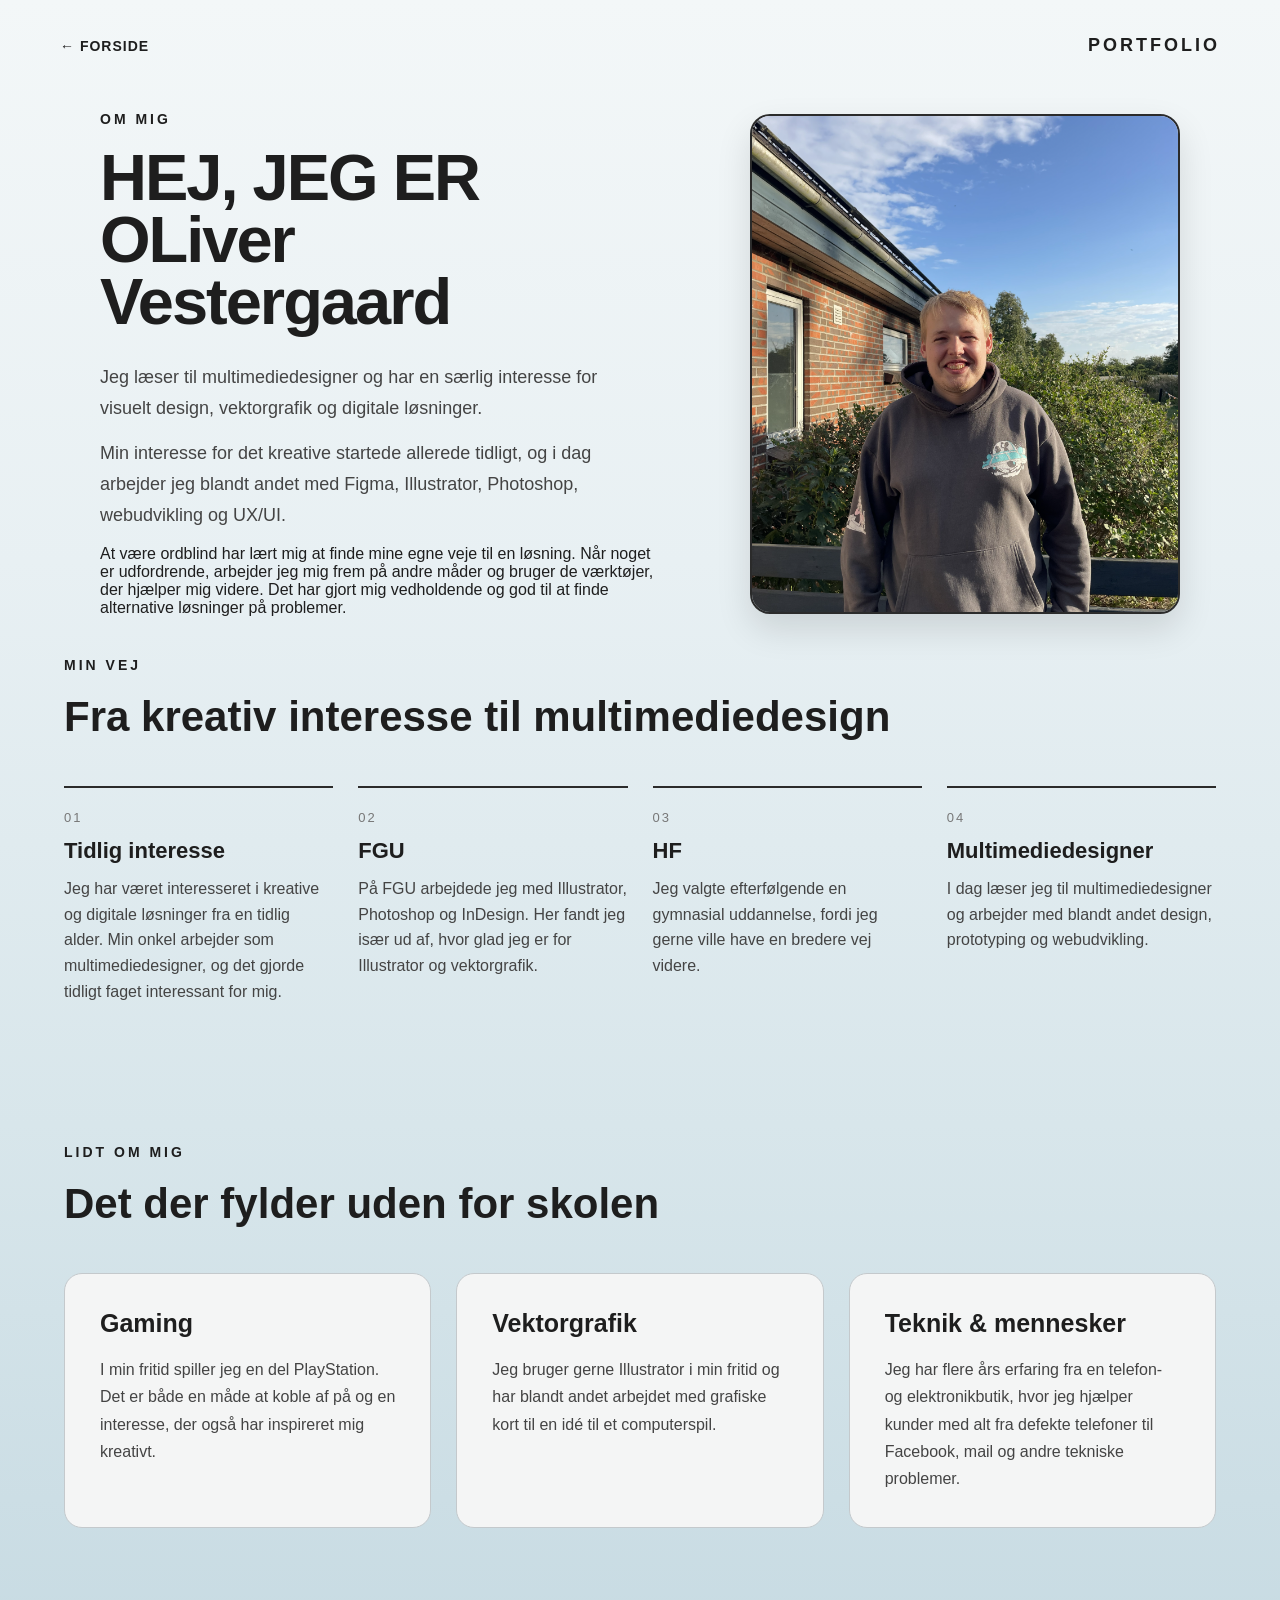
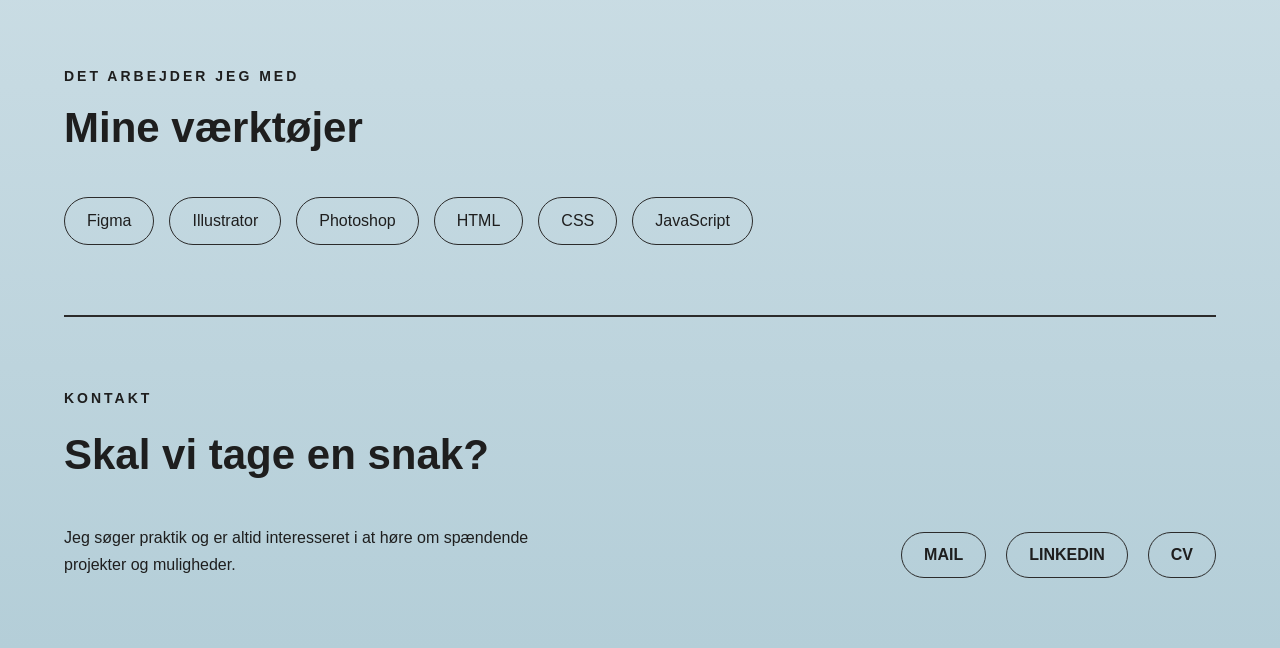
==== om.mig.html @ cbf67f29 "forside og om mig side" ====
<!DOCTYPE html>
<html lang="da">

<head>
    <meta charset="UTF-8">
    <meta name="viewport" content="width=device-width, initial-scale=1.0">

    <title>Om mig | Portfolio</title>

    <link rel="stylesheet" href="Css/style.css">
</head>

<body>

    <!-- NAVIGATION -->
    <nav class="navigation">

        <a href="index.html" class="tilbage">
            ← FORSIDE
        </a>

        <a href="index.html" class="logo">
            PORTFOLIO
        </a>

    </nav>


    <!-- OM MIG -->
    <main class="om-mig-side">

        <section class="om-mig-hero">


            <!-- TEKST -->
            <div class="om-mig-tekst">

                <p class="lille-overskrift">
                    OM MIG
                </p>

                <h1>
                    HEJ, JEG ER<br>
                    OLiver
                    Vestergaard
                </h1>

                <p class="intro">
                    Jeg læser til multimediedesigner og har en særlig
                    interesse for visuelt design, vektorgrafik og
                    digitale løsninger.
                </p>

                <p class="intro">
                    Min interesse for det kreative startede allerede
                    tidligt, og i dag arbejder jeg blandt andet med
                    Figma, Illustrator, Photoshop, webudvikling og UX/UI.
                </p>
<p>
        At være ordblind har lært mig at finde mine egne veje til en løsning.
        Når noget er udfordrende, arbejder jeg mig frem på andre måder og
        bruger de værktøjer, der hjælper mig videre. Det har gjort mig
        vedholdende og god til at finde alternative løsninger på problemer.
    </p>
</div>
            </div>


            <!-- BILLEDE -->
            <div class="om-mig-billede">
    <img src="images/images of me.png" alt="Billede af mig">
</div>


        </section>

    </main>

    <!-- MIN VEJ -->
<section class="min-vej">
    <p class="lille-overskrift">MIN VEJ</p>
    <h2>Fra kreativ interesse til multimediedesign</h2>

    <div class="tidslinje">

        <div class="tidslinje-punkt">
            <span>01</span>
            <h3>Tidlig interesse</h3>
            <p>
                Jeg har været interesseret i kreative og digitale løsninger
                fra en tidlig alder. Min onkel arbejder som multimediedesigner,
                og det gjorde tidligt faget interessant for mig.
            </p>
        </div>

        <div class="tidslinje-punkt">
            <span>02</span>
            <h3>FGU</h3>
            <p>
                På FGU arbejdede jeg med Illustrator, Photoshop og InDesign.
                Her fandt jeg især ud af, hvor glad jeg er for Illustrator
                og vektorgrafik.
            </p>
        </div>

        <div class="tidslinje-punkt">
            <span>03</span>
            <h3>HF</h3>
            <p>
                Jeg valgte efterfølgende en gymnasial uddannelse, fordi jeg
                gerne ville have en bredere vej videre.
            </p>
        </div>

        <div class="tidslinje-punkt">
            <span>04</span>
            <h3>Multimediedesigner</h3>
            <p>
                I dag læser jeg til multimediedesigner og arbejder med blandt
                andet design, prototyping og webudvikling.
            </p>
        </div>

    </div>
</section>


<!-- LIDT OM MIG -->
<section class="lidt-om-mig">

    <p class="lille-overskrift">LIDT OM MIG</p>
    <h2>Det der fylder uden for skolen</h2>

    <div class="om-mig-kort-grid">

       <div class="info-kort">
    <h3>Gaming</h3>
    <p>
        I min fritid spiller jeg en del PlayStation.
        Det er både en måde at koble af på og en interesse,
        der også har inspireret mig kreativt.
    </p>
</div>
        <article class="info-kort">
            <h3>Vektorgrafik</h3>
            <p>
                Jeg bruger gerne Illustrator i min fritid og har blandt andet
                arbejdet med grafiske kort til en idé til et computerspil.
            </p>
        </article>

        <article class="info-kort">
            <h3>Teknik & mennesker</h3>
            <p>
                Jeg har flere års erfaring fra en telefon- og elektronikbutik,
                hvor jeg hjælper kunder med alt fra defekte telefoner til
                Facebook, mail og andre tekniske problemer.
            </p>
        </article>

    </div>
</section>


<!-- DET ARBEJDER JEG MED -->
<section class="kompetencer">

    <p class="lille-overskrift">DET ARBEJDER JEG MED</p>
    <h2>Mine værktøjer</h2>

    <div class="kompetence-liste">
        <span>Figma</span>
        <span>Illustrator</span>
        <span>Photoshop</span>
        <span>HTML</span>
        <span>CSS</span>
        <span>JavaScript</span>
    </div>

</section>


<!-- KONTAKT -->
<section class="kontakt">

    <div>
        <p class="lille-overskrift">KONTAKT</p>
        <h2>Skal vi tage en snak?</h2>
        <p>
            Jeg søger praktik og er altid interesseret i at høre om spændende
            projekter og muligheder.
        </p>
    </div>

    <div class="kontakt-links">
      <a href="mailto:oliver.vestergaard2@gmail.com">MAIL</a>

        <a href="#" target="_blank">
            LINKEDIN
        </a>

        <a href="#" target="_blank">
            CV
        </a>
    </div>

</section>

</body>

</html>
---- Css/style.css ----
* {
    margin: 0;
    padding: 0;
    box-sizing: border-box;
}

body {
    background: linear-gradient(
        to bottom,
        #F3F7F8 0%,
        #E8F0F3 25%,
        #D8E6EB 50%,
        #C6DAE2 75%,
        #B4CED8 100%
    );

    font-family: Arial, Helvetica, sans-serif;
    color: #1e1e1e;
}

/* TOPPEN */

header {
    padding: 40px 60px 0;
}

header h1 {
    font-size: 42px;
    font-weight: bold;
}

header p {
    margin-top: 10px;
    font-size: 18px;
}


/* DE TO BILLEDER */

.forside {
    min-height: 65vh;

    display: flex;
    justify-content: center;
    align-items: center;

    gap: 170px;

    padding: 50px;
}


/* HVERT BILLEDE */

.forside-kort {
    display: block;

    width: 400px;
    height: 400px;

    overflow: hidden;

    text-decoration: none;

    border: 2px solid #2B2B2B;
    border-radius: 18px;

    transition: transform 0.3s ease,
                box-shadow 0.3s ease;
}

/* SELVE BILLEDERNE */

.forside-kort img {
    width: 100%;
    height: 100%;

    object-fit: cover;

    display: block;

    border-radius: 16px;
}


/* OM MIG - VIS MERE AF VENSTRE SIDE */

.forside-kort:hover {
    transform: translateY(-6px) scale(1.02);

    box-shadow: 0 14px 30px rgba(0, 0, 0, 0.18);
}

/* NÅR MUSEN ER OVER */

.forside-kort:hover {
    transform: scale(1.04);
}


/* MOBIL */

@media (max-width: 900px) {

    .forside {
        flex-direction: column;
        gap: 40px;
    }

    .forside-kort {
        width: 90vw;
        max-width: 400px;
        height: 400px;
    }
}
/* Gør kortet til udgangspunkt for teksten */
.forside-kort {
    position: relative;
}

/* Teksten oven på OM MIG-billedet */
.kort-tekst {
    position: absolute;
    top: 50%;
    left: 50%;

    transform: translate(-50%, -50%);

    width: 90%;
    text-align: center;

    color: white;
    z-index: 2;
}

/* OM MIG */
.kort-tekst h2 {
    margin: 0;

    font-family: Arial, Helvetica, sans-serif;
    font-size: 64px;
    font-weight: 800;

    color: white;
}

/* Teksten nedenunder */
.kort-tekst p {
    margin-top: 8px;

    font-size: 14px;
    font-weight: 400;

    color: white;
}

/* Den lille hvide streg */
.kort-tekst .linje {
    width: 50px;
    height: 2px;

    background-color: white;

    margin: 18px auto 0;
}

header h1 {
    font-size: 42px;
    font-weight: 700;
    letter-spacing: 4px;
}

header p {
    margin-top: 8px;
    font-size: 15px;
    letter-spacing: 2px;
    color: #555;
}

/* =========================
   OM MIG SIDE
========================= */


/* NAVIGATION */

.navigation {
    width: 100%;

    display: flex;
    justify-content: space-between;
    align-items: center;

    padding: 35px 60px;
}

.navigation a {
    color: #1e1e1e;
    text-decoration: none;
}

.tilbage {
    font-size: 14px;
    font-weight: 600;

    letter-spacing: 1px;
}

.logo {
    font-size: 18px;
    font-weight: 700;

    letter-spacing: 3px;
}


/* INDHOLD */

.om-mig-side {
    max-width: 1200px;
    margin: 0 auto;

    padding: 20px 60px 0;
}


/* HERO */
.om-mig-hero {
    display: flex;
    align-items: center;
    justify-content: space-between;

    gap: 90px;

    min-height: auto;
    margin-bottom: 20px;
}
/* VENSTRE SIDE */

.om-mig-tekst {
    flex: 1;
}

.lille-overskrift {
    font-size: 14px;
    font-weight: 600;

    letter-spacing: 3px;

    margin-bottom: 20px;
}

.om-mig-tekst h1 {
    font-size: 65px;

    line-height: 0.95;

    letter-spacing: -2px;

    margin-bottom: 30px;
}

.intro {
    max-width: 500px;

    font-size: 18px;
    line-height: 1.7;

    margin-bottom: 15px;

    color: #444;
}


/* HØJRE SIDE */

.om-mig-billede {
    width: 430px;
    height: 500px;

    border: 2px solid #2b2b2b;
    border-radius: 20px;

    overflow: hidden;

    box-shadow: 0 15px 35px rgba(0, 0, 0, 0.12);
}

.om-mig-billede img {
    width: 100%;
    height: 100%;

    object-fit: cover;

    display: block;
}


/* MOBIL */

@media (max-width: 900px) {

    .navigation {
        padding: 25px;
    }

    .om-mig-side {
        padding: 30px 25px;
    }

    .om-mig-hero {
        flex-direction: column;

        align-items: flex-start;

        gap: 40px;
    }

    .om-mig-tekst h1 {
        font-size: 48px;
    }

    .om-mig-billede {
        width: 100%;
        height: 450px;
    }
}

/* =========================
   MIN VEJ
========================= */

.min-vej,
.lidt-om-mig,
.kompetencer,
.kontakt {
    width: 90%;
    max-width: 1400px;

    margin: 0 auto;

    padding: 70px 0;
}

/* Min vej skal starte tidligere */
.min-vej {
    padding-top: 20px;
}
.min-vej h2,
.lidt-om-mig h2,
.kompetencer h2,
.kontakt h2 {
    font-size: 42px;
    margin-bottom: 45px;
}


/* TIDSLINJE */

.tidslinje {
    display: grid;
    grid-template-columns: repeat(4, 1fr);
    gap: 25px;
}

.tidslinje-punkt {
    border-top: 2px solid #2b2b2b;
    padding-top: 20px;
}

.tidslinje-punkt span {
    font-size: 13px;
    letter-spacing: 2px;
    color: #777;
}

.tidslinje-punkt h3 {
    margin: 12px 0;
    font-size: 22px;
}

.tidslinje-punkt p {
    line-height: 1.6;
    color: #444;
}


/* LIDT OM MIG */

.om-mig-kort-grid {
    display: grid;
    grid-template-columns: repeat(3, 1fr);
    gap: 25px;
}

.info-kort {
    background-color: #f4f5f5;

    border: 1px solid #c4c9cc;
    border-radius: 18px;

    padding: 35px;
    min-height: 220px;

    transition: transform 0.3s ease,
                box-shadow 0.3s ease;
}

.info-kort:hover {
    transform: translateY(-5px);

    box-shadow: 0 12px 25px rgba(0, 0, 0, 0.1);
}

.info-kort h3 {
    font-size: 25px;
    margin-bottom: 18px;
}

.info-kort p {
    line-height: 1.7;
    color: #444;
}


/* KOMPETENCER */

.kompetence-liste {
    display: flex;
    flex-wrap: wrap;

    gap: 15px;
}

.kompetence-liste span {
    padding: 14px 22px;

    border: 1px solid #2b2b2b;
    border-radius: 100px;

    font-size: 16px;
}


/* KONTAKT */

.kontakt {
    display: flex;
    justify-content: space-between;
    align-items: flex-end;

    gap: 60px;

    border-top: 2px solid #2b2b2b;
}

.kontakt p {
    max-width: 500px;
    line-height: 1.7;
}

.kontakt-links {
    display: flex;
    gap: 20px;
}

.kontakt-links a {
    color: #1e1e1e;

    text-decoration: none;

    border: 1px solid #2b2b2b;
    border-radius: 100px;

    padding: 13px 22px;

    font-weight: 600;

    transition: 0.3s ease;
}

.kontakt-links a:hover {
    background-color: #1e1e1e;
    color: #ede6da;
}


/* MOBIL */

@media (max-width: 900px) {

    .tidslinje {
        grid-template-columns: 1fr;
    }

    .om-mig-kort-grid {
        grid-template-columns: 1fr;
    }

    .kontakt {
        flex-direction: column;
        align-items: flex-start;
    }

    .kontakt-links {
        flex-wrap: wrap;
    }
}
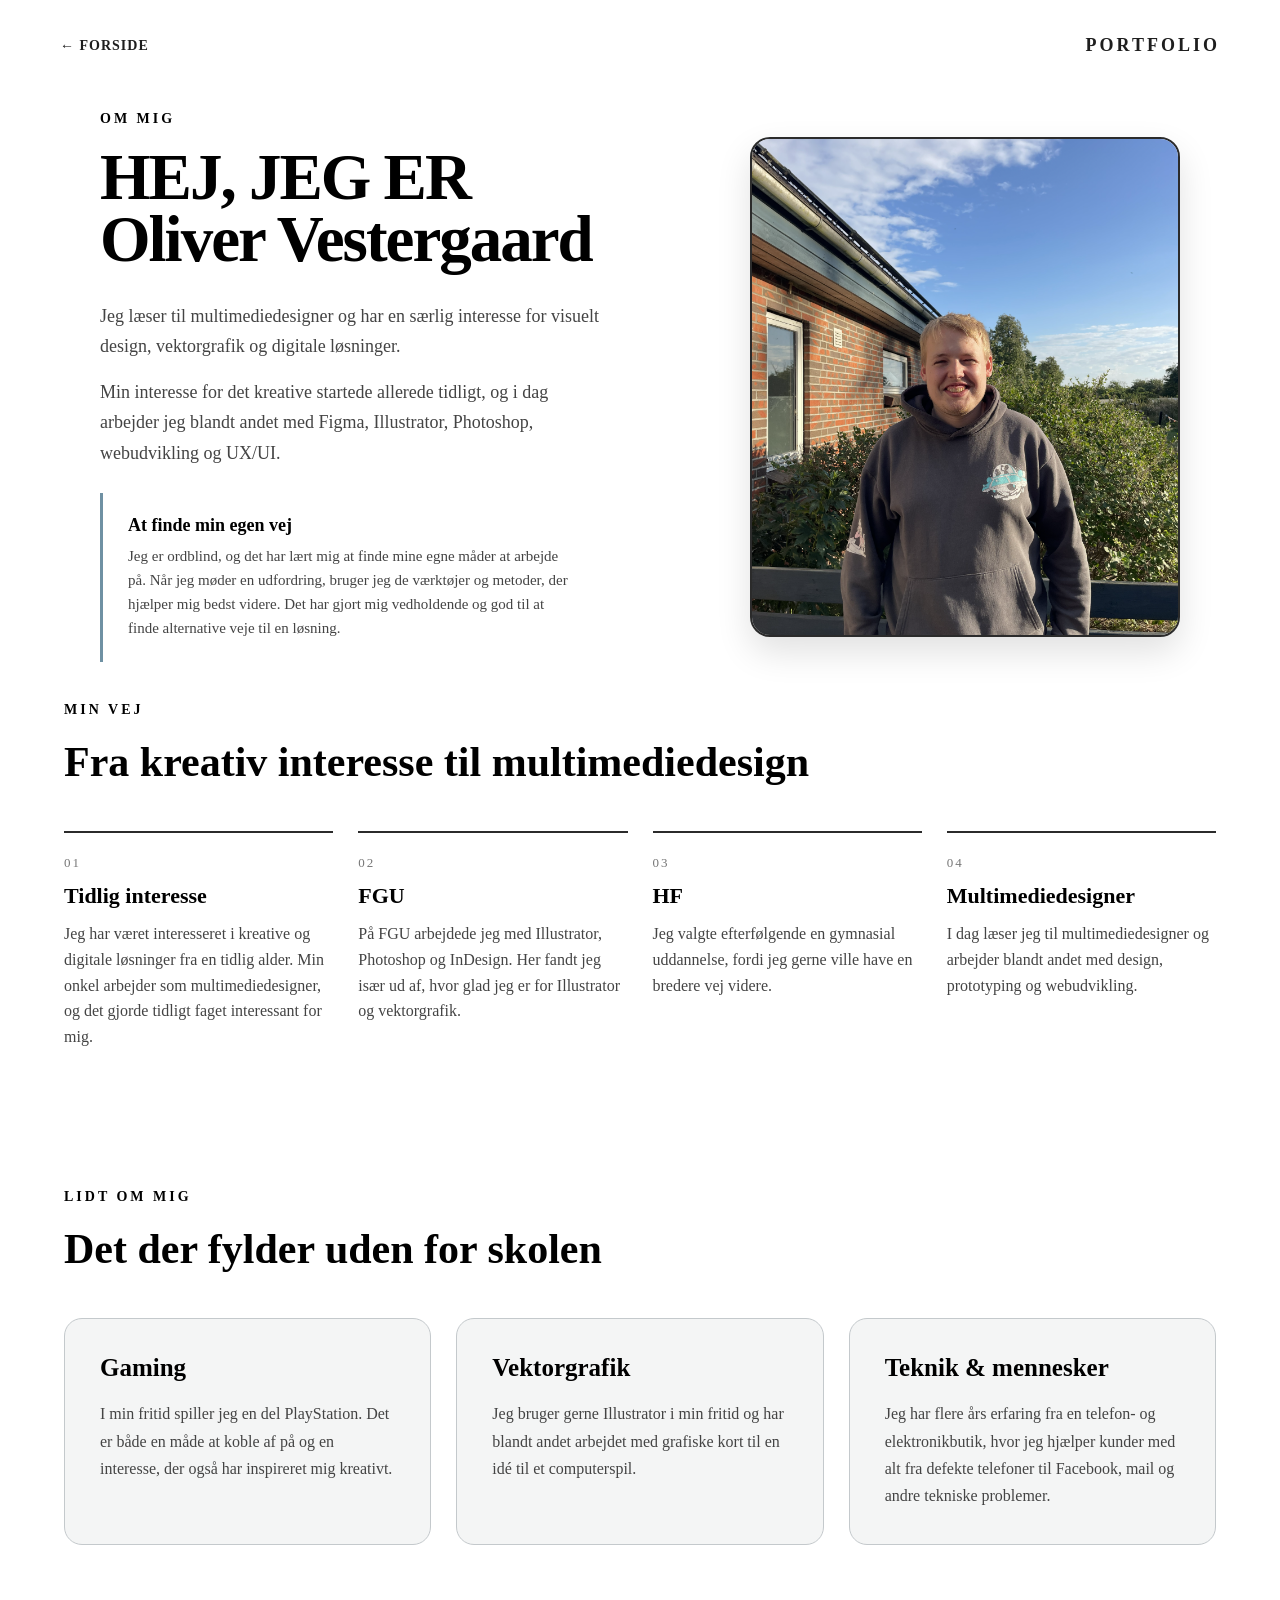
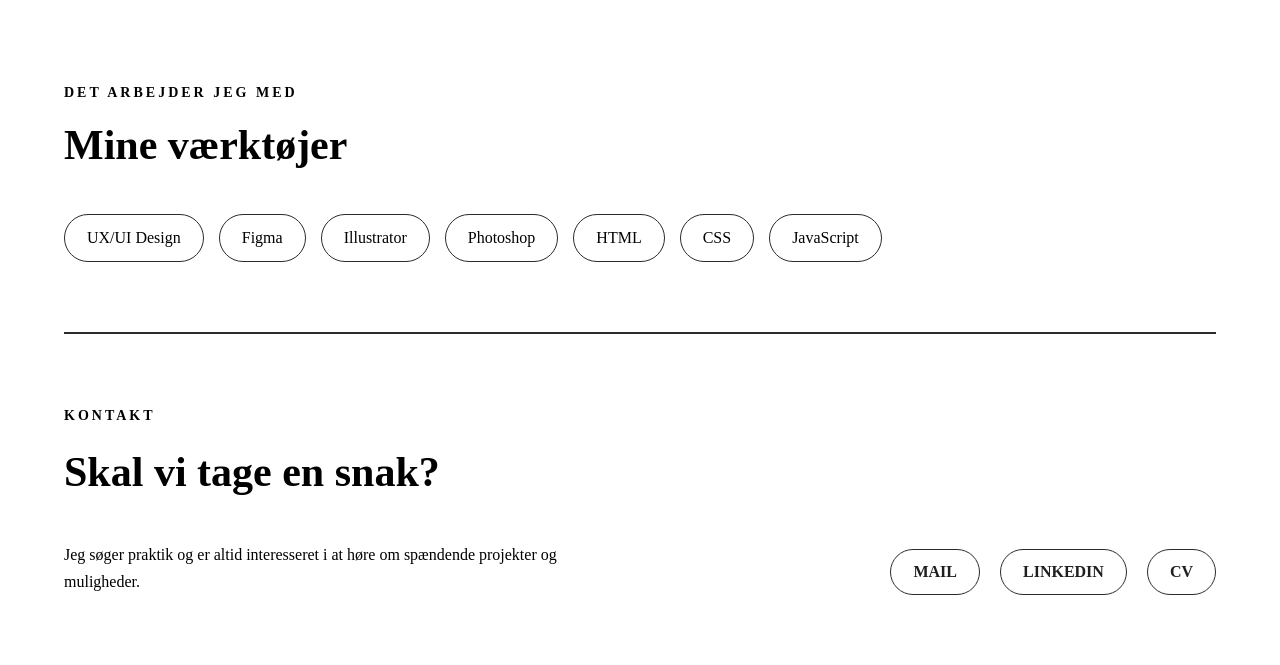
==== commit ec0a844a: "rytedeop" ====
--- a/om.mig.html
+++ b/om.mig.html
@@ -5,14 +5,17 @@
     <meta charset="UTF-8">
     <meta name="viewport" content="width=device-width, initial-scale=1.0">
 
-    <title>Om mig | Portfolio</title>
-
+    <title>Om mig | Oliver Vestergaard</title>
+
+    <!-- CSS -->
     <link rel="stylesheet" href="Css/style.css">
 </head>
 
-<body>
-
-    <!-- NAVIGATION -->
+<body class="om-mig-body">
+
+    <!-- =========================
+         NAVIGATION
+    ========================== -->
     <nav class="navigation">
 
         <a href="index.html" class="tilbage">
@@ -26,185 +29,302 @@
     </nav>
 
 
-    <!-- OM MIG -->
-    <main class="om-mig-side">
-
-        <section class="om-mig-hero">
-
-
-            <!-- TEKST -->
-            <div class="om-mig-tekst">
+    <!-- =========================
+         SIDENS HOVEDINDHOLD
+    ========================== -->
+    <main>
+
+        <!-- =========================
+             HERO / INTRODUKTION
+        ========================== -->
+        <div class="om-mig-side">
+
+            <section class="om-mig-hero">
+
+                <!-- TEKST -->
+                <div class="om-mig-tekst">
+
+                    <p class="lille-overskrift">
+                        OM MIG
+                    </p>
+
+                    <h1>
+                        HEJ, JEG ER<br>
+                        Oliver Vestergaard
+                    </h1>
+
+                    <p class="intro">
+                        Jeg læser til multimediedesigner og har en særlig
+                        interesse for visuelt design, vektorgrafik og
+                        digitale løsninger.
+                    </p>
+
+                    <p class="intro">
+                        Min interesse for det kreative startede allerede
+                        tidligt, og i dag arbejder jeg blandt andet med
+                        Figma, Illustrator, Photoshop, webudvikling og UX/UI.
+                    </p>
+
+
+                    <!-- ORDBLINDHED -->
+                    <div class="ordblind-boks">
+
+                        <h3>At finde min egen vej</h3>
+
+                        <p>
+                            Jeg er ordblind, og det har lært mig at finde mine
+                            egne måder at arbejde på. Når jeg møder en udfordring,
+                            bruger jeg de værktøjer og metoder, der hjælper mig
+                            bedst videre. Det har gjort mig vedholdende og god
+                            til at finde alternative veje til en løsning.
+                        </p>
+
+                    </div>
+
+                </div>
+
+
+                <!-- BILLEDE -->
+                <div class="om-mig-billede">
+
+                    <img
+                        src="images/images of me.png"
+                        alt="Billede af Oliver Vestergaard"
+                    >
+
+                </div>
+
+            </section>
+
+        </div>
+
+
+        <!-- =========================
+             MIN VEJ
+        ========================== -->
+        <section class="min-vej">
+
+            <p class="lille-overskrift">
+                MIN VEJ
+            </p>
+
+            <h2>
+                Fra kreativ interesse til multimediedesign
+            </h2>
+
+
+            <div class="tidslinje">
+
+                <!-- 01 -->
+                <div class="tidslinje-punkt">
+
+                    <span>01</span>
+
+                    <h3>Tidlig interesse</h3>
+
+                    <p>
+                        Jeg har været interesseret i kreative og digitale
+                        løsninger fra en tidlig alder. Min onkel arbejder som
+                        multimediedesigner, og det gjorde tidligt faget
+                        interessant for mig.
+                    </p>
+
+                </div>
+
+
+                <!-- 02 -->
+                <div class="tidslinje-punkt">
+
+                    <span>02</span>
+
+                    <h3>FGU</h3>
+
+                    <p>
+                        På FGU arbejdede jeg med Illustrator, Photoshop og
+                        InDesign. Her fandt jeg især ud af, hvor glad jeg er
+                        for Illustrator og vektorgrafik.
+                    </p>
+
+                </div>
+
+
+                <!-- 03 -->
+                <div class="tidslinje-punkt">
+
+                    <span>03</span>
+
+                    <h3>HF</h3>
+
+                    <p>
+                        Jeg valgte efterfølgende en gymnasial uddannelse,
+                        fordi jeg gerne ville have en bredere vej videre.
+                    </p>
+
+                </div>
+
+
+                <!-- 04 -->
+                <div class="tidslinje-punkt">
+
+                    <span>04</span>
+
+                    <h3>Multimediedesigner</h3>
+
+                    <p>
+                        I dag læser jeg til multimediedesigner og arbejder
+                        blandt andet med design, prototyping og webudvikling.
+                    </p>
+
+                </div>
+
+            </div>
+
+        </section>
+
+
+        <!-- =========================
+             LIDT OM MIG
+        ========================== -->
+        <section class="lidt-om-mig">
+
+            <p class="lille-overskrift">
+                LIDT OM MIG
+            </p>
+
+            <h2>
+                Det der fylder uden for skolen
+            </h2>
+
+
+            <div class="om-mig-kort-grid">
+
+                <!-- GAMING -->
+                <article class="info-kort">
+
+                    <h3>Gaming</h3>
+
+                    <p>
+                        I min fritid spiller jeg en del PlayStation.
+                        Det er både en måde at koble af på og en interesse,
+                        der også har inspireret mig kreativt.
+                    </p>
+
+                </article>
+
+
+                <!-- VEKTORGRAFIK -->
+                <article class="info-kort">
+
+                    <h3>Vektorgrafik</h3>
+
+                    <p>
+                        Jeg bruger gerne Illustrator i min fritid og har
+                        blandt andet arbejdet med grafiske kort til en idé
+                        til et computerspil.
+                    </p>
+
+                </article>
+
+
+                <!-- TEKNIK -->
+                <article class="info-kort">
+
+                    <h3>Teknik & mennesker</h3>
+
+                    <p>
+                        Jeg har flere års erfaring fra en telefon- og
+                        elektronikbutik, hvor jeg hjælper kunder med alt
+                        fra defekte telefoner til Facebook, mail og andre
+                        tekniske problemer.
+                    </p>
+
+                </article>
+
+            </div>
+
+        </section>
+
+
+        <!-- =========================
+             KOMPETENCER / VÆRKTØJER
+        ========================== -->
+        <section class="kompetencer">
+
+            <p class="lille-overskrift">
+                DET ARBEJDER JEG MED
+            </p>
+
+            <h2>
+                Mine værktøjer
+            </h2>
+
+
+            <div class="kompetence-liste">
+
+                <span>UX/UI Design</span>
+                <span>Figma</span>
+                <span>Illustrator</span>
+                <span>Photoshop</span>
+                <span>HTML</span>
+                <span>CSS</span>
+                <span>JavaScript</span>
+
+            </div>
+
+        </section>
+
+
+        <!-- =========================
+             KONTAKT
+        ========================== -->
+        <section class="kontakt">
+
+            <div>
 
                 <p class="lille-overskrift">
-                    OM MIG
+                    KONTAKT
                 </p>
 
-                <h1>
-                    HEJ, JEG ER<br>
-                    OLiver
-                    Vestergaard
-                </h1>
-
-                <p class="intro">
-                    Jeg læser til multimediedesigner og har en særlig
-                    interesse for visuelt design, vektorgrafik og
-                    digitale løsninger.
+                <h2>
+                    Skal vi tage en snak?
+                </h2>
+
+                <p>
+                    Jeg søger praktik og er altid interesseret i at høre
+                    om spændende projekter og muligheder.
                 </p>
 
-                <p class="intro">
-                    Min interesse for det kreative startede allerede
-                    tidligt, og i dag arbejder jeg blandt andet med
-                    Figma, Illustrator, Photoshop, webudvikling og UX/UI.
-                </p>
-<p>
-        At være ordblind har lært mig at finde mine egne veje til en løsning.
-        Når noget er udfordrende, arbejder jeg mig frem på andre måder og
-        bruger de værktøjer, der hjælper mig videre. Det har gjort mig
-        vedholdende og god til at finde alternative løsninger på problemer.
-    </p>
-</div>
-            </div>
-
-
-            <!-- BILLEDE -->
-            <div class="om-mig-billede">
-    <img src="images/images of me.png" alt="Billede af mig">
-</div>
-
+            </div>
+
+
+            <div class="kontakt-links">
+
+                <!-- MAIL -->
+                <a href="mailto:oliver.vestergaard2@gmail.com">
+                    MAIL
+                </a>
+
+                <!-- LINKEDIN - link tilføjes senere -->
+                <a href="#" target="_blank" rel="noopener noreferrer">
+                    LINKEDIN
+                </a>
+
+                <!-- CV - link tilføjes senere -->
+                <a href="#" target="_blank" rel="noopener noreferrer">
+                    CV
+                </a>
+
+            </div>
 
         </section>
 
     </main>
 
-    <!-- MIN VEJ -->
-<section class="min-vej">
-    <p class="lille-overskrift">MIN VEJ</p>
-    <h2>Fra kreativ interesse til multimediedesign</h2>
-
-    <div class="tidslinje">
-
-        <div class="tidslinje-punkt">
-            <span>01</span>
-            <h3>Tidlig interesse</h3>
-            <p>
-                Jeg har været interesseret i kreative og digitale løsninger
-                fra en tidlig alder. Min onkel arbejder som multimediedesigner,
-                og det gjorde tidligt faget interessant for mig.
-            </p>
-        </div>
-
-        <div class="tidslinje-punkt">
-            <span>02</span>
-            <h3>FGU</h3>
-            <p>
-                På FGU arbejdede jeg med Illustrator, Photoshop og InDesign.
-                Her fandt jeg især ud af, hvor glad jeg er for Illustrator
-                og vektorgrafik.
-            </p>
-        </div>
-
-        <div class="tidslinje-punkt">
-            <span>03</span>
-            <h3>HF</h3>
-            <p>
-                Jeg valgte efterfølgende en gymnasial uddannelse, fordi jeg
-                gerne ville have en bredere vej videre.
-            </p>
-        </div>
-
-        <div class="tidslinje-punkt">
-            <span>04</span>
-            <h3>Multimediedesigner</h3>
-            <p>
-                I dag læser jeg til multimediedesigner og arbejder med blandt
-                andet design, prototyping og webudvikling.
-            </p>
-        </div>
-
-    </div>
-</section>
-
-
-<!-- LIDT OM MIG -->
-<section class="lidt-om-mig">
-
-    <p class="lille-overskrift">LIDT OM MIG</p>
-    <h2>Det der fylder uden for skolen</h2>
-
-    <div class="om-mig-kort-grid">
-
-       <div class="info-kort">
-    <h3>Gaming</h3>
-    <p>
-        I min fritid spiller jeg en del PlayStation.
-        Det er både en måde at koble af på og en interesse,
-        der også har inspireret mig kreativt.
-    </p>
-</div>
-        <article class="info-kort">
-            <h3>Vektorgrafik</h3>
-            <p>
-                Jeg bruger gerne Illustrator i min fritid og har blandt andet
-                arbejdet med grafiske kort til en idé til et computerspil.
-            </p>
-        </article>
-
-        <article class="info-kort">
-            <h3>Teknik & mennesker</h3>
-            <p>
-                Jeg har flere års erfaring fra en telefon- og elektronikbutik,
-                hvor jeg hjælper kunder med alt fra defekte telefoner til
-                Facebook, mail og andre tekniske problemer.
-            </p>
-        </article>
-
-    </div>
-</section>
-
-
-<!-- DET ARBEJDER JEG MED -->
-<section class="kompetencer">
-
-    <p class="lille-overskrift">DET ARBEJDER JEG MED</p>
-    <h2>Mine værktøjer</h2>
-
-    <div class="kompetence-liste">
-        <span>Figma</span>
-        <span>Illustrator</span>
-        <span>Photoshop</span>
-        <span>HTML</span>
-        <span>CSS</span>
-        <span>JavaScript</span>
-    </div>
-
-</section>
-
-
-<!-- KONTAKT -->
-<section class="kontakt">
-
-    <div>
-        <p class="lille-overskrift">KONTAKT</p>
-        <h2>Skal vi tage en snak?</h2>
-        <p>
-            Jeg søger praktik og er altid interesseret i at høre om spændende
-            projekter og muligheder.
-        </p>
-    </div>
-
-    <div class="kontakt-links">
-      <a href="mailto:oliver.vestergaard2@gmail.com">MAIL</a>
-
-        <a href="#" target="_blank">
-            LINKEDIN
-        </a>
-
-        <a href="#" target="_blank">
-            CV
-        </a>
-    </div>
-
-</section>
+
+    <!-- =========================
+         JAVASCRIPT
+    ========================== -->
+    <script src="Js/script.js"></script>
 
 </body>
 
--- a/Css/style.css
+++ b/Css/style.css
@@ -1,24 +1,35 @@
+/* =========================
+   RESET
+========================= */
+
 * {
     margin: 0;
     padding: 0;
     box-sizing: border-box;
 }
 
-body {
+
+/* =========================
+   FORSIDE - BAGGRUND
+========================= */
+
+.forside-body {
+    min-height: 100vh;
+
     background: linear-gradient(
         to bottom,
-        #F3F7F8 0%,
-        #E8F0F3 25%,
-        #D8E6EB 50%,
-        #C6DAE2 75%,
-        #B4CED8 100%
+        #f3f7f8 0%,
+        #e2eef2 55%,
+        #bfd5de 100%
     );
 
-    font-family: Arial, Helvetica, sans-serif;
     color: #1e1e1e;
 }
 
-/* TOPPEN */
+
+/* =========================
+   FORSIDE - HEADER
+========================= */
 
 header {
     padding: 40px 60px 0;
@@ -26,16 +37,24 @@
 
 header h1 {
     font-size: 42px;
-    font-weight: bold;
+    font-weight: 700;
+
+    letter-spacing: 4px;
 }
 
 header p {
-    margin-top: 10px;
-    font-size: 18px;
-}
-
-
-/* DE TO BILLEDER */
+    margin-top: 8px;
+
+    font-size: 15px;
+    letter-spacing: 2px;
+
+    color: #555;
+}
+
+
+/* =========================
+   FORSIDE - DE TO KORT
+========================= */
 
 .forside {
     min-height: 65vh;
@@ -50,9 +69,11 @@
 }
 
 
-/* HVERT BILLEDE */
+/* Det enkelte kort */
 
 .forside-kort {
+    position: relative;
+
     display: block;
 
     width: 400px;
@@ -62,14 +83,16 @@
 
     text-decoration: none;
 
-    border: 2px solid #2B2B2B;
+    border: 2px solid #2b2b2b;
     border-radius: 18px;
 
-    transition: transform 0.3s ease,
-                box-shadow 0.3s ease;
-}
-
-/* SELVE BILLEDERNE */
+    transition:
+        transform 0.3s ease,
+        box-shadow 0.3s ease;
+}
+
+
+/* Billederne i kortene */
 
 .forside-kort img {
     width: 100%;
@@ -83,27 +106,83 @@
 }
 
 
-/* OM MIG - VIS MERE AF VENSTRE SIDE */
-
-.forside-kort:hover {
-    transform: translateY(-6px) scale(1.02);
-
-    box-shadow: 0 14px 30px rgba(0, 0, 0, 0.18);
-}
-
-/* NÅR MUSEN ER OVER */
+/* Hover-effekt */
 
 .forside-kort:hover {
     transform: scale(1.04);
-}
-
-
-/* MOBIL */
+
+    box-shadow:
+        0 14px 30px rgba(0, 0, 0, 0.18);
+}
+
+
+/* =========================
+   OM MIG - TEKST PÅ BILLEDET
+========================= */
+
+.kort-tekst {
+    position: absolute;
+
+    top: 50%;
+    left: 50%;
+
+    transform: translate(-50%, -50%);
+
+    width: 90%;
+
+    text-align: center;
+
+    color: white;
+
+    z-index: 2;
+}
+
+
+/* OM MIG - OVERSKRIFT */
+
+.kort-tekst h2 {
+    font-family: Arial, Helvetica, sans-serif;
+
+    font-size: 64px;
+    font-weight: 800;
+
+    color: white;
+}
+
+
+/* OM MIG - UNDERTEKST */
+
+.kort-tekst p {
+    margin-top: 8px;
+
+    font-size: 14px;
+    font-weight: 400;
+
+    color: white;
+}
+
+
+/* OM MIG - LILLE STREG */
+
+.kort-tekst .linje {
+    width: 50px;
+    height: 2px;
+
+    margin: 18px auto 0;
+
+    background-color: white;
+}
+
+
+/* =========================
+   FORSIDE - MOBIL
+========================= */
 
 @media (max-width: 900px) {
 
     .forside {
         flex-direction: column;
+
         gap: 40px;
     }
 
@@ -113,76 +192,14 @@
         height: 400px;
     }
 }
-/* Gør kortet til udgangspunkt for teksten */
-.forside-kort {
-    position: relative;
-}
-
-/* Teksten oven på OM MIG-billedet */
-.kort-tekst {
-    position: absolute;
-    top: 50%;
-    left: 50%;
-
-    transform: translate(-50%, -50%);
-
-    width: 90%;
-    text-align: center;
-
-    color: white;
-    z-index: 2;
-}
-
-/* OM MIG */
-.kort-tekst h2 {
-    margin: 0;
-
-    font-family: Arial, Helvetica, sans-serif;
-    font-size: 64px;
-    font-weight: 800;
-
-    color: white;
-}
-
-/* Teksten nedenunder */
-.kort-tekst p {
-    margin-top: 8px;
-
-    font-size: 14px;
-    font-weight: 400;
-
-    color: white;
-}
-
-/* Den lille hvide streg */
-.kort-tekst .linje {
-    width: 50px;
-    height: 2px;
-
-    background-color: white;
-
-    margin: 18px auto 0;
-}
-
-header h1 {
-    font-size: 42px;
-    font-weight: 700;
-    letter-spacing: 4px;
-}
-
-header p {
-    margin-top: 8px;
-    font-size: 15px;
-    letter-spacing: 2px;
-    color: #555;
-}
-
 /* =========================
    OM MIG SIDE
 ========================= */
 
 
-/* NAVIGATION */
+/* =========================
+   NAVIGATION
+========================= */
 
 .navigation {
     width: 100%;
@@ -202,39 +219,39 @@
 .tilbage {
     font-size: 14px;
     font-weight: 600;
-
     letter-spacing: 1px;
 }
 
 .logo {
     font-size: 18px;
     font-weight: 700;
-
     letter-spacing: 3px;
 }
 
 
-/* INDHOLD */
+/* =========================
+   HERO / INTRO
+========================= */
 
 .om-mig-side {
     max-width: 1200px;
+
     margin: 0 auto;
 
     padding: 20px 60px 0;
 }
 
-
-/* HERO */
 .om-mig-hero {
     display: flex;
+    justify-content: space-between;
     align-items: center;
-    justify-content: space-between;
 
     gap: 90px;
 
-    min-height: auto;
     margin-bottom: 20px;
 }
+
+
 /* VENSTRE SIDE */
 
 .om-mig-tekst {
@@ -242,48 +259,74 @@
 }
 
 .lille-overskrift {
+    margin-bottom: 20px;
+
     font-size: 14px;
     font-weight: 600;
-
     letter-spacing: 3px;
-
-    margin-bottom: 20px;
 }
 
 .om-mig-tekst h1 {
+    margin-bottom: 30px;
+
     font-size: 65px;
-
     line-height: 0.95;
-
     letter-spacing: -2px;
-
-    margin-bottom: 30px;
 }
 
 .intro {
     max-width: 500px;
 
+    margin-bottom: 15px;
+
     font-size: 18px;
     line-height: 1.7;
 
-    margin-bottom: 15px;
-
     color: #444;
 }
 
 
-/* HØJRE SIDE */
+/* ORDBLINDHED */
+
+.ordblind-boks {
+    max-width: 500px;
+
+    margin-top: 25px;
+    padding: 22px 25px;
+
+    background-color: rgba(255, 255, 255, 0.45);
+
+    border-left: 3px solid #6f91a3;
+    border-radius: 0 12px 12px 0;
+}
+
+.ordblind-boks h3 {
+    margin-bottom: 8px;
+
+    font-size: 18px;
+}
+
+.ordblind-boks p {
+    font-size: 15px;
+    line-height: 1.6;
+
+    color: #444;
+}
+
+
+/* HØJRE SIDE - PORTRÆT */
 
 .om-mig-billede {
     width: 430px;
     height: 500px;
 
+    overflow: hidden;
+
     border: 2px solid #2b2b2b;
     border-radius: 20px;
 
-    overflow: hidden;
-
-    box-shadow: 0 15px 35px rgba(0, 0, 0, 0.12);
+    box-shadow:
+        0 15px 35px rgba(0, 0, 0, 0.12);
 }
 
 .om-mig-billede img {
@@ -296,38 +339,8 @@
 }
 
 
-/* MOBIL */
-
-@media (max-width: 900px) {
-
-    .navigation {
-        padding: 25px;
-    }
-
-    .om-mig-side {
-        padding: 30px 25px;
-    }
-
-    .om-mig-hero {
-        flex-direction: column;
-
-        align-items: flex-start;
-
-        gap: 40px;
-    }
-
-    .om-mig-tekst h1 {
-        font-size: 48px;
-    }
-
-    .om-mig-billede {
-        width: 100%;
-        height: 450px;
-    }
-}
-
-/* =========================
-   MIN VEJ
+/* =========================
+   FÆLLES SEKTIONER
 ========================= */
 
 .min-vej,
@@ -342,88 +355,106 @@
     padding: 70px 0;
 }
 
-/* Min vej skal starte tidligere */
 .min-vej {
     padding-top: 20px;
 }
+
 .min-vej h2,
 .lidt-om-mig h2,
 .kompetencer h2,
 .kontakt h2 {
+    margin-bottom: 45px;
+
     font-size: 42px;
-    margin-bottom: 45px;
-}
-
-
-/* TIDSLINJE */
+}
+
+
+/* =========================
+   MIN VEJ / TIDSLINJE
+========================= */
 
 .tidslinje {
     display: grid;
     grid-template-columns: repeat(4, 1fr);
+
     gap: 25px;
 }
 
 .tidslinje-punkt {
+    padding-top: 20px;
+
     border-top: 2px solid #2b2b2b;
-    padding-top: 20px;
 }
 
 .tidslinje-punkt span {
     font-size: 13px;
     letter-spacing: 2px;
+
     color: #777;
 }
 
 .tidslinje-punkt h3 {
     margin: 12px 0;
+
     font-size: 22px;
 }
 
 .tidslinje-punkt p {
     line-height: 1.6;
+
     color: #444;
 }
 
 
-/* LIDT OM MIG */
+/* =========================
+   LIDT OM MIG
+========================= */
 
 .om-mig-kort-grid {
     display: grid;
     grid-template-columns: repeat(3, 1fr);
+
     gap: 25px;
 }
 
 .info-kort {
+    min-height: 220px;
+
+    padding: 35px;
+
     background-color: #f4f5f5;
 
     border: 1px solid #c4c9cc;
     border-radius: 18px;
 
-    padding: 35px;
-    min-height: 220px;
-
-    transition: transform 0.3s ease,
-                box-shadow 0.3s ease;
+    transition:
+        transform 0.3s ease,
+        box-shadow 0.3s ease;
 }
 
 .info-kort:hover {
     transform: translateY(-5px);
 
-    box-shadow: 0 12px 25px rgba(0, 0, 0, 0.1);
+    box-shadow:
+        0 12px 25px rgba(0, 0, 0, 0.1);
 }
 
 .info-kort h3 {
+    margin-bottom: 18px;
+
     font-size: 25px;
-    margin-bottom: 18px;
 }
 
 .info-kort p {
     line-height: 1.7;
+
     color: #444;
 }
 
 
-/* KOMPETENCER */
+/* =========================
+   KOMPETENCER
+========================= */
 
 .kompetence-liste {
     display: flex;
@@ -442,7 +473,9 @@
 }
 
 
-/* KONTAKT */
+/* =========================
+   KONTAKT
+========================= */
 
 .kontakt {
     display: flex;
@@ -456,38 +489,70 @@
 
 .kontakt p {
     max-width: 500px;
+
     line-height: 1.7;
 }
 
 .kontakt-links {
     display: flex;
+
     gap: 20px;
 }
 
 .kontakt-links a {
+    padding: 13px 22px;
+
     color: #1e1e1e;
-
     text-decoration: none;
 
     border: 1px solid #2b2b2b;
     border-radius: 100px;
 
-    padding: 13px 22px;
-
     font-weight: 600;
 
-    transition: 0.3s ease;
+    transition:
+        background-color 0.3s ease,
+        color 0.3s ease,
+        transform 0.3s ease;
 }
 
 .kontakt-links a:hover {
+    transform: translateY(-3px);
+
     background-color: #1e1e1e;
     color: #ede6da;
 }
 
 
-/* MOBIL */
+/* =========================
+   MOBIL / TABLET
+========================= */
 
 @media (max-width: 900px) {
+
+    .navigation {
+        padding: 25px;
+    }
+
+    .om-mig-side {
+        padding: 30px 25px;
+    }
+
+    .om-mig-hero {
+        flex-direction: column;
+        align-items: flex-start;
+
+        gap: 40px;
+    }
+
+    .om-mig-tekst h1 {
+        font-size: 48px;
+    }
+
+    .om-mig-billede {
+        width: 100%;
+        height: 450px;
+    }
 
     .tidslinje {
         grid-template-columns: 1fr;
@@ -505,4 +570,852 @@
     .kontakt-links {
         flex-wrap: wrap;
     }
+}
+/* =========================
+   SKOLE SIDE
+========================= */
+
+html {
+    scroll-behavior: smooth;
+}
+
+.skole-body {
+    background: linear-gradient(
+        to bottom,
+        #f3f7f8 0%,
+        #e5f0f4 45%,
+        #d1e3e9 100%
+    );
+
+    color: #1e1e1e;
+}
+
+
+/* =========================
+   SIDE
+========================= */
+
+.skole-side {
+    width: 90%;
+    max-width: 1400px;
+
+    margin: 0 auto;
+}
+
+
+/* =========================
+   INTRO
+========================= */
+
+.skole-intro {
+    padding: 80px 0 60px;
+}
+
+.skole-intro h1 {
+    font-size: 70px;
+    margin-bottom: 20px;
+}
+
+.skole-intro > p:last-child {
+    max-width: 600px;
+
+    font-size: 18px;
+    line-height: 1.7;
+
+    color: #444;
+}
+
+
+/* =========================
+   SEMESTER MENU
+========================= */
+
+.semester-menu {
+    display: grid;
+    grid-template-columns: repeat(4, 1fr);
+
+    gap: 20px;
+
+    margin-bottom: 120px;
+}
+
+.semester-menu a {
+    background: #f4f5f5;
+
+    border: 1px solid #b9c5c9;
+    border-radius: 18px;
+
+    padding: 30px;
+
+    color: #1e1e1e;
+    text-decoration: none;
+
+    font-size: 20px;
+    font-weight: 600;
+
+    transition:
+        transform 0.3s ease,
+        box-shadow 0.3s ease,
+        background-color 0.3s ease;
+}
+
+.semester-menu a:hover {
+    transform: translateY(-5px);
+
+    background-color: #ffffff;
+
+    box-shadow:
+        0 12px 30px rgba(0, 0, 0, 0.1);
+}
+
+
+/* =========================
+   SEMESTER
+========================= */
+
+.semester {
+    padding: 80px 0;
+}
+
+.semester-heading {
+    margin-bottom: 50px;
+}
+
+.semester-heading h2 {
+    font-size: 50px;
+    margin-bottom: 12px;
+}
+
+.semester-heading > p:last-child {
+    font-size: 18px;
+    color: #444;
+}
+
+
+/* =========================
+   PROJEKT
+========================= */
+
+.projekt {
+    background: rgba(255, 255, 255, 0.72);
+
+    border: 1px solid #bcc8cc;
+    border-radius: 25px;
+
+    padding: 50px;
+
+    margin-bottom: 50px;
+
+    backdrop-filter: blur(4px);
+}
+
+
+/* =========================
+   PROJEKT TOP
+========================= */
+
+.projekt-top {
+    display: grid;
+    grid-template-columns: 1.3fr 0.8fr;
+
+    gap: 70px;
+
+    align-items: start;
+
+    margin-bottom: 70px;
+}
+
+.projekt-beskrivelse {
+    max-width: 750px;
+}
+
+.projekt-type {
+    font-size: 12px;
+    font-weight: 700;
+
+    letter-spacing: 3px;
+
+    margin-bottom: 12px;
+}
+
+.projekt h3 {
+    font-size: 45px;
+
+    margin-bottom: 20px;
+}
+
+.projekt-intro {
+    max-width: 700px;
+
+    font-size: 17px;
+    line-height: 1.7;
+
+    color: #444;
+
+    margin-bottom: 18px;
+}
+
+.projekt-rolle {
+    margin-top: 25px;
+
+    font-size: 16px;
+    line-height: 1.7;
+
+    color: #333;
+}
+
+
+/* =========================
+   HØJRE SIDE
+   TOOLS + PREVIEW
+========================= */
+
+.projekt-side {
+    display: flex;
+    flex-direction: column;
+
+    gap: 30px;
+}
+
+
+/* TOOLS */
+
+.projekt-tools {
+    display: flex;
+    flex-wrap: wrap;
+
+    gap: 10px;
+}
+
+.projekt-tools span {
+    background: #f4f5f5;
+
+    border: 1px solid #9eafb5;
+    border-radius: 100px;
+
+    padding: 10px 17px;
+
+    font-size: 14px;
+    font-weight: 600;
+}
+
+
+/* PREVIEW */
+
+.projekt-preview {
+    background: #f4f5f5;
+
+    border: 1px solid #bcc8cc;
+    border-radius: 18px;
+
+    padding: 20px;
+
+    display: flex;
+    justify-content: center;
+    align-items: center;
+}
+
+.projekt-preview img {
+    width: 100%;
+    max-width: 380px;
+
+    height: auto;
+
+    display: block;
+
+    border-radius: 10px;
+}
+
+
+/* =========================
+   PROJEKT SEKTIONER
+========================= */
+
+.projekt-sektion {
+    padding: 65px 0;
+
+    border-top: 1px solid #b8c5c9;
+}
+
+.projekt-sektion-tekst {
+    max-width: 700px;
+
+    margin-bottom: 35px;
+}
+
+.projekt-sektion h4,
+.projekt-refleksion h4 {
+    font-size: 32px;
+
+    margin-bottom: 15px;
+}
+
+.projekt-sektion p,
+.projekt-refleksion p {
+    line-height: 1.7;
+
+    color: #444;
+
+    margin-bottom: 15px;
+}
+
+
+/* =========================
+   PROCES BILLEDER
+========================= */
+
+.proces-grid {
+    display: grid;
+    grid-template-columns: repeat(2, 1fr);
+
+    gap: 25px;
+}
+
+.proces-grid figure {
+    background: #f4f5f5;
+
+    border-radius: 18px;
+
+    overflow: hidden;
+
+    border: 1px solid #c2ccd0;
+}
+
+.proces-grid img {
+    width: 100%;
+    height: 320px;
+
+    object-fit: cover;
+    object-position: top;
+
+    display: block;
+}
+
+.proces-grid figcaption {
+    padding: 18px 20px;
+
+    font-size: 14px;
+    font-weight: 500;
+
+    line-height: 1.5;
+}
+
+
+/* =========================
+   KODE / UDVIKLING
+========================= */
+
+.kode-sektion {
+    display: grid;
+    grid-template-columns: 1fr 1fr;
+
+    gap: 60px;
+
+    align-items: center;
+}
+
+.kode-boks {
+    background: #1e1e1e;
+    color: #f5f5f5;
+
+    padding: 30px;
+
+    border-radius: 18px;
+
+    overflow-x: auto;
+
+    font-size: 14px;
+    line-height: 1.6;
+
+    box-shadow:
+        0 12px 30px rgba(0, 0, 0, 0.08);
+}
+
+
+/* =========================
+   REFLEKSION
+========================= */
+
+.projekt-refleksion {
+    border-top: 1px solid #b8c5c9;
+
+    padding-top: 65px;
+
+    max-width: 750px;
+}
+
+
+/* =========================
+   MINDRE OPGAVER
+========================= */
+
+.mindre-projekt {
+    display: flex;
+    justify-content: space-between;
+    align-items: flex-start;
+
+    gap: 40px;
+
+    padding: 35px;
+}
+
+.mindre-projekt h3 {
+    font-size: 30px;
+}
+
+.mindre-projekt p {
+    max-width: 700px;
+
+    line-height: 1.7;
+
+    color: #444;
+}
+
+
+/* =========================
+   MOBIL / TABLET
+========================= */
+
+@media (max-width: 900px) {
+
+    .skole-intro h1 {
+        font-size: 50px;
+    }
+
+    .semester-menu {
+        grid-template-columns: 1fr 1fr;
+    }
+
+    .projekt {
+        padding: 30px;
+    }
+
+    .projekt-top {
+        grid-template-columns: 1fr;
+
+        gap: 40px;
+    }
+
+    .projekt-preview img {
+        max-width: 450px;
+    }
+
+    .proces-grid,
+    .kode-sektion {
+        grid-template-columns: 1fr;
+    }
+
+    .mindre-projekt {
+        flex-direction: column;
+    }
+
+}
+
+
+/* =========================
+   MOBIL
+========================= */
+
+@media (max-width: 600px) {
+
+    .skole-side {
+        width: 92%;
+    }
+
+    .skole-intro {
+        padding: 50px 0 40px;
+    }
+
+    .skole-intro h1 {
+        font-size: 42px;
+    }
+
+    .semester-menu {
+        grid-template-columns: 1fr;
+
+        margin-bottom: 70px;
+    }
+
+    .semester {
+        padding: 50px 0;
+    }
+
+    .semester-heading h2 {
+        font-size: 38px;
+    }
+
+    .projekt {
+        padding: 22px;
+
+        border-radius: 20px;
+    }
+
+    .projekt h3 {
+        font-size: 34px;
+    }
+
+    .projekt-sektion h4,
+    .projekt-refleksion h4 {
+        font-size: 27px;
+    }
+
+    .projekt-tools span {
+        font-size: 13px;
+
+        padding: 9px 14px;
+    }
+
+    .kode-boks {
+        font-size: 12px;
+
+        padding: 20px;
+    }
+
+}
+
+/* =========================
+   2. SEMESTER
+========================= */
+
+/* =========================
+   WEBSHOP BILLEDER
+========================= */
+
+.webshop-billeder {
+    display: grid;
+    grid-template-columns: 1fr 1fr;
+    gap: 25px;
+}
+
+.webshop-billeder figure,
+.checkout-billede {
+    background: #f4f5f5;
+    border: 1px solid #c2ccd0;
+    border-radius: 18px;
+    overflow: hidden;
+}
+
+.webshop-billeder img,
+.checkout-billede img {
+    width: 100%;
+    height: auto;
+    display: block;
+}
+
+.webshop-billeder figcaption,
+.checkout-billede figcaption {
+    padding: 16px 20px;
+
+    font-size: 14px;
+    font-weight: 600;
+}
+
+
+/* =========================
+   PERSONA
+========================= */
+
+.persona-placeholder {
+    min-height: 350px;
+
+    display: flex;
+    flex-direction: column;
+    justify-content: space-between;
+}
+
+.placeholder-indhold {
+    padding: 35px;
+}
+
+.placeholder-indhold h4 {
+    margin-bottom: 15px;
+    font-size: 26px;
+}
+
+.placeholder-indhold p {
+    line-height: 1.7;
+    color: #444;
+}
+
+
+/* =========================
+   WEBSHOP FUNKTIONER
+========================= */
+
+.webshop-funktioner {
+    display: grid;
+    grid-template-columns: 0.8fr 1.2fr;
+    gap: 60px;
+
+    align-items: center;
+}
+
+.checkout-billede img {
+    object-fit: contain;
+}
+
+
+/* =========================
+   MUSEUM OVARTACI
+========================= */
+
+.museum-projekt {
+    margin-top: 70px;
+}
+
+
+/* PERSONA */
+
+.museum-persona {
+    background: #f4f5f5;
+
+    border: 1px solid #c2ccd0;
+    border-radius: 18px;
+
+    overflow: hidden;
+}
+
+.museum-persona img {
+    width: 100%;
+    height: auto;
+
+    display: block;
+}
+
+
+/* =========================
+   MUSEUM FLOW
+========================= */
+
+.museum-flow {
+    display: grid;
+    grid-template-columns: 0.8fr 1.2fr;
+    gap: 60px;
+
+    align-items: start;
+}
+
+.museum-flow-billeder {
+    display: grid;
+    grid-template-columns: 1fr 1fr;
+    gap: 20px;
+}
+
+.museum-flow-billeder figure {
+    background: #f4f5f5;
+
+    border: 1px solid #c2ccd0;
+    border-radius: 18px;
+
+    overflow: hidden;
+}
+
+.museum-flow-billeder img {
+    width: 100%;
+    height: auto;
+
+    display: block;
+}
+
+.museum-flow-billeder figcaption {
+    padding: 15px 18px;
+
+    font-size: 14px;
+    font-weight: 600;
+}
+
+
+/* =========================
+   SCROLL ANIMATION
+========================= */
+
+.scroll-animation {
+    opacity: 0;
+    transform: translateY(30px);
+
+    transition:
+        opacity 0.7s ease,
+        transform 0.7s ease;
+}
+
+.scroll-animation.scroll-vis {
+    opacity: 1;
+    transform: translateY(0);
+}
+
+
+/* =========================
+   KOMMENDE SEMESTRE
+========================= */
+
+.kommende-semestre {
+    padding: 100px 0 140px;
+}
+
+.kommende-semestre h2 {
+    margin-bottom: 15px;
+    font-size: 50px;
+}
+
+.kommende-intro {
+    max-width: 600px;
+    margin-bottom: 45px;
+
+    font-size: 17px;
+    line-height: 1.7;
+
+    color: #444;
+}
+
+
+/* SEMESTER GRID */
+
+.kommende-grid {
+    display: grid;
+    grid-template-columns: repeat(2, 1fr);
+    gap: 25px;
+}
+
+
+/* SEMESTER KORT */
+
+.kommende-kort {
+    min-height: 220px;
+    padding: 35px;
+
+    display: flex;
+    flex-direction: column;
+    justify-content: space-between;
+
+    background: rgba(255, 255, 255, 0.55);
+
+    border: 1px solid #b9c7cc;
+    border-radius: 22px;
+
+    transition:
+        transform 0.3s ease,
+        background 0.3s ease;
+}
+
+.kommende-kort:hover {
+    transform: translateY(-5px);
+    background: rgba(255, 255, 255, 0.8);
+}
+
+
+/* SEMESTER NUMMER */
+
+.kommende-nummer {
+    font-size: 13px;
+    letter-spacing: 3px;
+
+    color: #6c7b80;
+}
+
+
+/* SEMESTER TEKST */
+
+.kommende-kort h3 {
+    margin-bottom: 5px;
+    font-size: 30px;
+}
+
+.kommende-kort p {
+    color: #666;
+    font-style: italic;
+}
+
+
+/* STATUS */
+
+.kommende-status {
+    width: fit-content;
+    padding: 8px 13px;
+
+    border: 1px solid #9eafb5;
+    border-radius: 100px;
+
+    font-size: 11px;
+    font-weight: 700;
+    letter-spacing: 1px;
+}
+
+
+/* =========================
+   TIL TOPPEN
+========================= */
+
+.til-toppen {
+    display: flex;
+    justify-content: center;
+
+    padding: 0 0 80px;
+}
+
+.til-toppen a {
+    display: inline-block;
+
+    padding: 14px 25px;
+
+    background: #f4f5f5;
+
+    border: 1px solid #9eafb5;
+    border-radius: 100px;
+
+    color: #1e1e1e;
+    text-decoration: none;
+
+    font-size: 14px;
+    font-weight: 600;
+
+    transition:
+        transform 0.3s ease,
+        background 0.3s ease;
+}
+
+.til-toppen a:hover {
+    transform: translateY(-4px);
+    background: #ffffff;
+}
+
+
+/* =========================
+   RESPONSIVE
+========================= */
+
+@media (max-width: 900px) {
+
+    /* WEBSHOP */
+
+    .webshop-billeder,
+    .webshop-funktioner {
+        grid-template-columns: 1fr;
+    }
+
+
+    /* MUSEUM */
+
+    .museum-flow {
+        grid-template-columns: 1fr;
+    }
+
+    .museum-flow-billeder {
+        grid-template-columns: 1fr;
+    }
+
+}
+
+
+@media (max-width: 700px) {
+
+    /* KOMMENDE SEMESTRE */
+
+    .kommende-grid {
+        grid-template-columns: 1fr;
+    }
+
+    .kommende-semestre h2 {
+        font-size: 38px;
+    }
+
 }
